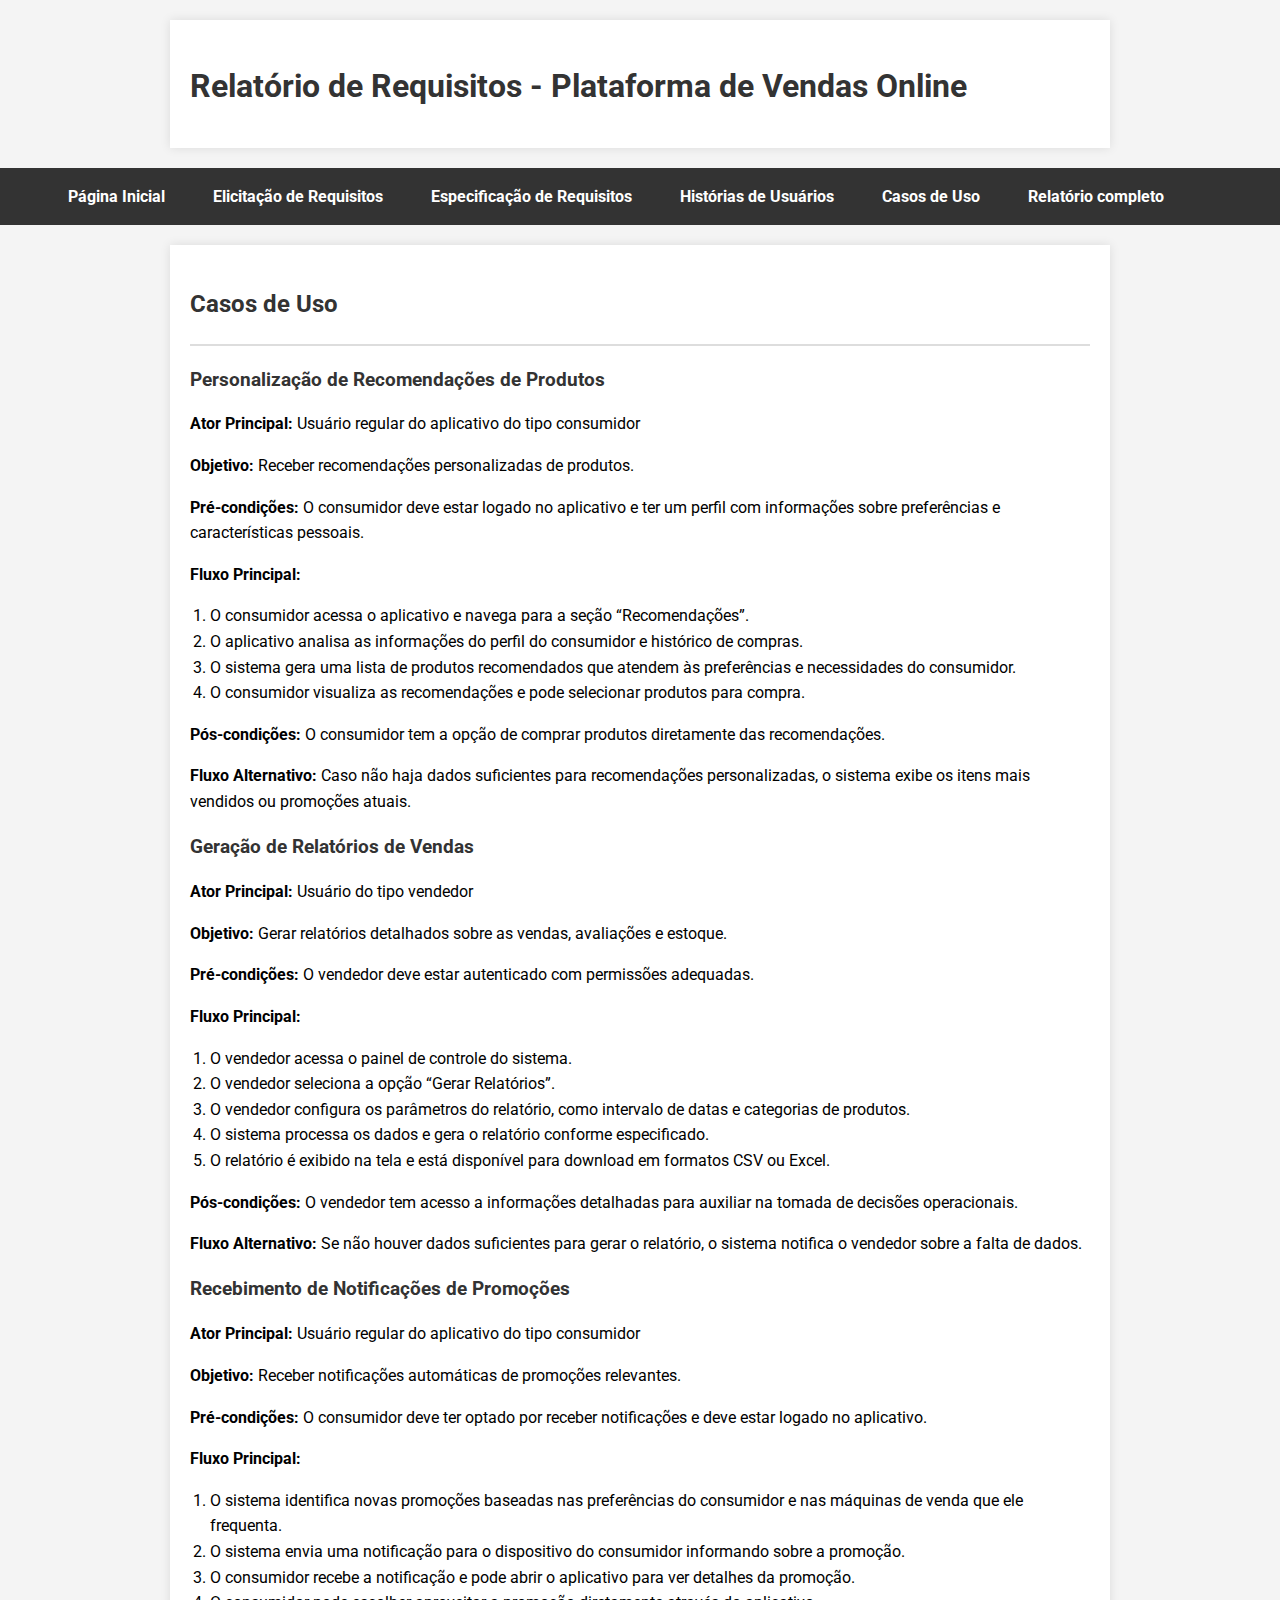
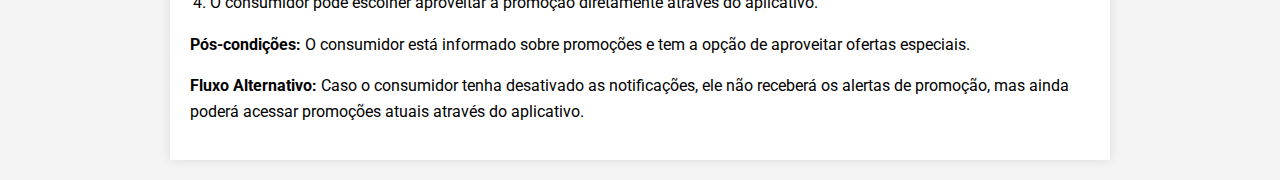
==== main page/casosdeuso.html @ db4ac619 "adicionar historias de usuario e casos de uso" ====
<!DOCTYPE html>
<html lang="pt-br">

<head>
    <meta charset="UTF-8">
    <meta name="viewport" content="width=device-width, initial-scale=1.0">
    <title>Relatório de Requisitos - Plataforma de Vendas Online</title>
    <link href="https://fonts.googleapis.com/css2?family=Roboto:wght@400;700&display=swap" rel="stylesheet">
    <link rel="stylesheet" href="css/styles.css">
</head>

<body>

    <div class="container">
        <h1>Relatório de Requisitos - Plataforma de Vendas Online</h1>
    </div>

    <nav>
        <ul>
            <li><a href="index.html">Página Inicial</a></li>
            <li><a href="elicitacao.html">Elicitação de Requisitos</a></li>
            <li><a href="especificacao.html">Especificação de Requisitos</a></li>
            <li><a href="historias.html">Histórias de Usuários</a></li>
            <li><a href="casosdeuso.html">Casos de Uso</a></li>
            <li><a href="pdf.html">Relatório completo</a></li>
        </ul>
    </nav>

    <div class="container">
        <div class="section-title">
            <h2>Casos de Uso</h2>
        </div>

        <div class="case-study">
            <h3>Personalização de Recomendações de Produtos</h3>
            <p><strong>Ator Principal:</strong> Usuário regular do aplicativo do tipo consumidor</p>
            <p><strong>Objetivo:</strong> Receber recomendações personalizadas de produtos.</p>
            <p><strong>Pré-condições:</strong> O consumidor deve estar logado no aplicativo e ter um perfil com informações sobre preferências e características pessoais.</p>
            <p><strong>Fluxo Principal:</strong></p>
            <ol>
                <li>O consumidor acessa o aplicativo e navega para a seção “Recomendações”.</li>
                <li>O aplicativo analisa as informações do perfil do consumidor e histórico de compras.</li>
                <li>O sistema gera uma lista de produtos recomendados que atendem às preferências e necessidades do consumidor.</li>
                <li>O consumidor visualiza as recomendações e pode selecionar produtos para compra.</li>
            </ol>
            <p><strong>Pós-condições:</strong> O consumidor tem a opção de comprar produtos diretamente das recomendações.</p>
            <p><strong>Fluxo Alternativo:</strong> Caso não haja dados suficientes para recomendações personalizadas, o sistema exibe os itens mais vendidos ou promoções atuais.</p>
        </div>

        <div class="case-study">
            <h3>Geração de Relatórios de Vendas</h3>
            <p><strong>Ator Principal:</strong> Usuário do tipo vendedor</p>
            <p><strong>Objetivo:</strong> Gerar relatórios detalhados sobre as vendas, avaliações e estoque.</p>
            <p><strong>Pré-condições:</strong> O vendedor deve estar autenticado com permissões adequadas.</p>
            <p><strong>Fluxo Principal:</strong></p>
            <ol>
                <li>O vendedor acessa o painel de controle do sistema.</li>
                <li>O vendedor seleciona a opção “Gerar Relatórios”.</li>
                <li>O vendedor configura os parâmetros do relatório, como intervalo de datas e categorias de produtos.</li>
                <li>O sistema processa os dados e gera o relatório conforme especificado.</li>
                <li>O relatório é exibido na tela e está disponível para download em formatos CSV ou Excel.</li>
            </ol>
            <p><strong>Pós-condições:</strong> O vendedor tem acesso a informações detalhadas para auxiliar na tomada de decisões operacionais.</p>
            <p><strong>Fluxo Alternativo:</strong> Se não houver dados suficientes para gerar o relatório, o sistema notifica o vendedor sobre a falta de dados.</p>
        </div>

        <div class="case-study">
            <h3>Recebimento de Notificações de Promoções</h3>
            <p><strong>Ator Principal:</strong> Usuário regular do aplicativo do tipo consumidor</p>
            <p><strong>Objetivo:</strong> Receber notificações automáticas de promoções relevantes.</p>
            <p><strong>Pré-condições:</strong> O consumidor deve ter optado por receber notificações e deve estar logado no aplicativo.</p>
            <p><strong>Fluxo Principal:</strong></p>
            <ol>
                <li>O sistema identifica novas promoções baseadas nas preferências do consumidor e nas máquinas de venda que ele frequenta.</li>
                <li>O sistema envia uma notificação para o dispositivo do consumidor informando sobre a promoção.</li>
                <li>O consumidor recebe a notificação e pode abrir o aplicativo para ver detalhes da promoção.</li>
                <li>O consumidor pode escolher aproveitar a promoção diretamente através do aplicativo.</li>
            </ol>
            <p><strong>Pós-condições:</strong> O consumidor está informado sobre promoções e tem a opção de aproveitar ofertas especiais.</p>
            <p><strong>Fluxo Alternativo:</strong> Caso o consumidor tenha desativado as notificações, ele não receberá os alertas de promoção, mas ainda poderá acessar promoções atuais através do aplicativo.</p>
        </div>

    </div>

</body>
</html>
---- main page/css/styles.css ----
body {
    font-family: 'Roboto', sans-serif;
    background-color: #f4f4f4;
    margin: 0;
    padding: 0;
    line-height: 1.6;
}

.container {
    max-width: 900px;
    margin: 20px auto;
    padding: 20px;
    background: #fff;
    box-shadow: 0 0 10px rgba(0, 0, 0, 0.1);
}

h1, h2, h3 {
    color: #333;
    margin-bottom: 15px;
}

p {
    margin-bottom: 15px;
}

ul, ol {
    margin-bottom: 15px;
    padding-left: 20px;
}

pre {
    background-color: #f9f9f9;
    border: 1px solid #ccc;
    padding: 10px;
    overflow-x: auto;
}

.code {
    font-family: monospace;
    background-color: #eee;
    padding: 2px 4px;
    border-radius: 3px;
}

.section-title {
    border-bottom: 2px solid #ddd;
    padding-bottom: 5px;
    margin-bottom: 20px;
}

.subsection-title {
    margin-top: 20px;
    color: #555;
}

.important {
    background-color: #ffffcc;
    border-left: 5px solid #ffeb3b;
    padding: 10px;
    margin-bottom: 20px;
}

nav {
    background-color: #333;
    padding: 1rem;
}

nav ul {
    list-style-type: none;
    margin: 0;
    padding: 0;
    display: flex;
    justify-content: center;
}

nav ul li {
    margin-right: 3rem;
}

nav ul li a {
    position: relative;
    color: white;
    text-decoration: none;
    font-weight: bold;
}

nav ul li a::after {
    content: '';
    position: absolute;
    left: 0;
    bottom: -5px;
    width: 100%;
    height: 2px;
    background: #FFFFFF; 
    transform: scaleX(0);
    transform-origin: bottom right;
    transition: transform 0.3s ease-out;
}

nav ul li a:hover::after {
    transform: scaleX(1);
    transform-origin: bottom left;
}

.content {
    padding: 2rem;
}
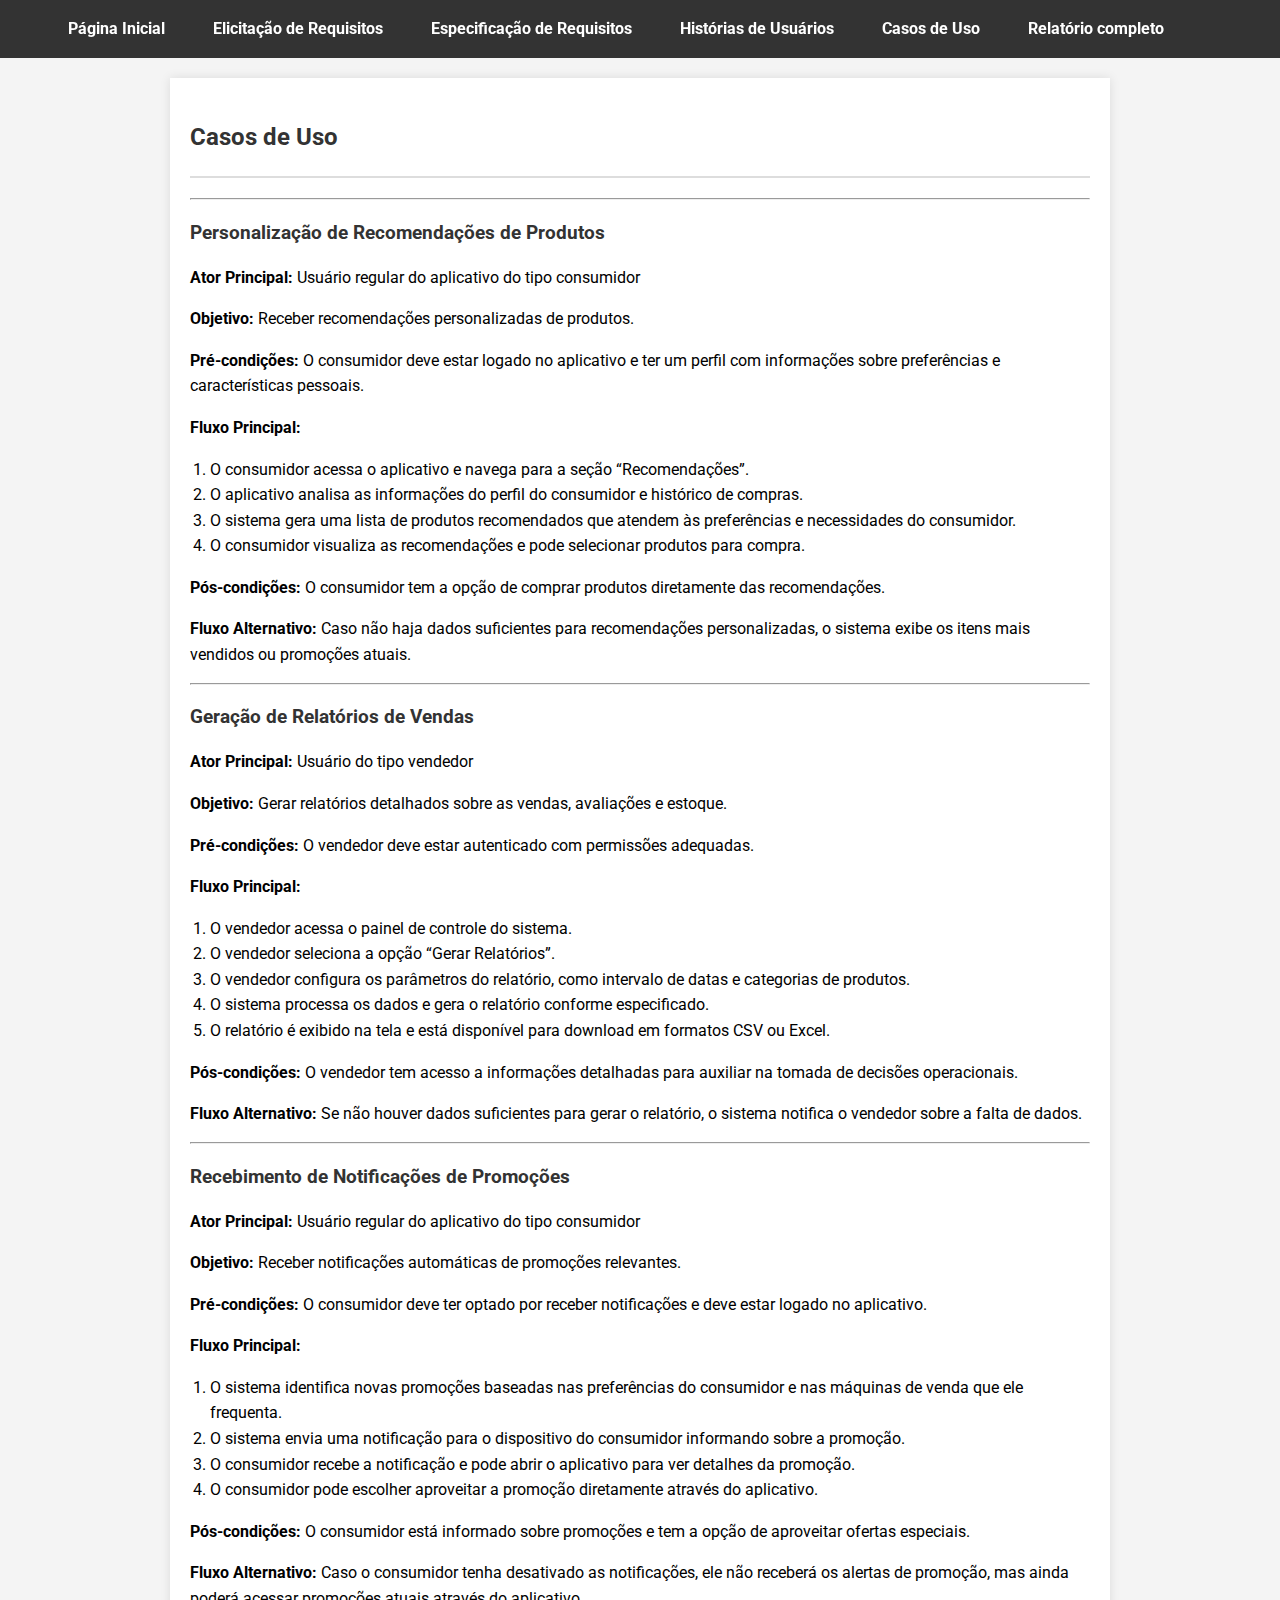
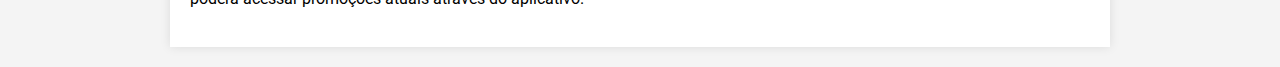
==== commit 80c53286: "Melhorar estética da pagina" ====
--- a/main page/casosdeuso.html
+++ b/main page/casosdeuso.html
@@ -4,15 +4,14 @@
 <head>
     <meta charset="UTF-8">
     <meta name="viewport" content="width=device-width, initial-scale=1.0">
-    <title>Relatório de Requisitos - Plataforma de Vendas Online</title>
+    <title>Casos de uso - Plataforma de Máquinas de Vendas</title>
     <link href="https://fonts.googleapis.com/css2?family=Roboto:wght@400;700&display=swap" rel="stylesheet">
     <link rel="stylesheet" href="css/styles.css">
 </head>
 
 <body>
 
-    <div class="container">
-        <h1>Relatório de Requisitos - Plataforma de Vendas Online</h1>
+    <div class="top-bar">
     </div>
 
     <nav>
@@ -30,7 +29,7 @@
         <div class="section-title">
             <h2>Casos de Uso</h2>
         </div>
-
+        <hr>
         <div class="case-study">
             <h3>Personalização de Recomendações de Produtos</h3>
             <p><strong>Ator Principal:</strong> Usuário regular do aplicativo do tipo consumidor</p>
@@ -46,6 +45,8 @@
             <p><strong>Pós-condições:</strong> O consumidor tem a opção de comprar produtos diretamente das recomendações.</p>
             <p><strong>Fluxo Alternativo:</strong> Caso não haja dados suficientes para recomendações personalizadas, o sistema exibe os itens mais vendidos ou promoções atuais.</p>
         </div>
+
+        <hr>
 
         <div class="case-study">
             <h3>Geração de Relatórios de Vendas</h3>
@@ -63,6 +64,8 @@
             <p><strong>Pós-condições:</strong> O vendedor tem acesso a informações detalhadas para auxiliar na tomada de decisões operacionais.</p>
             <p><strong>Fluxo Alternativo:</strong> Se não houver dados suficientes para gerar o relatório, o sistema notifica o vendedor sobre a falta de dados.</p>
         </div>
+        
+        <hr>
 
         <div class="case-study">
             <h3>Recebimento de Notificações de Promoções</h3>
--- a/main page/css/styles.css
+++ b/main page/css/styles.css
@@ -4,6 +4,15 @@
     margin: 0;
     padding: 0;
     line-height: 1.6;
+}
+
+.top-bar {
+    background-color: #333;
+    height: 50px; /* Defina a altura desejada */
+    width: 100%;
+    position: fixed;
+    top: 0;
+    left: 0;
 }
 
 .container {
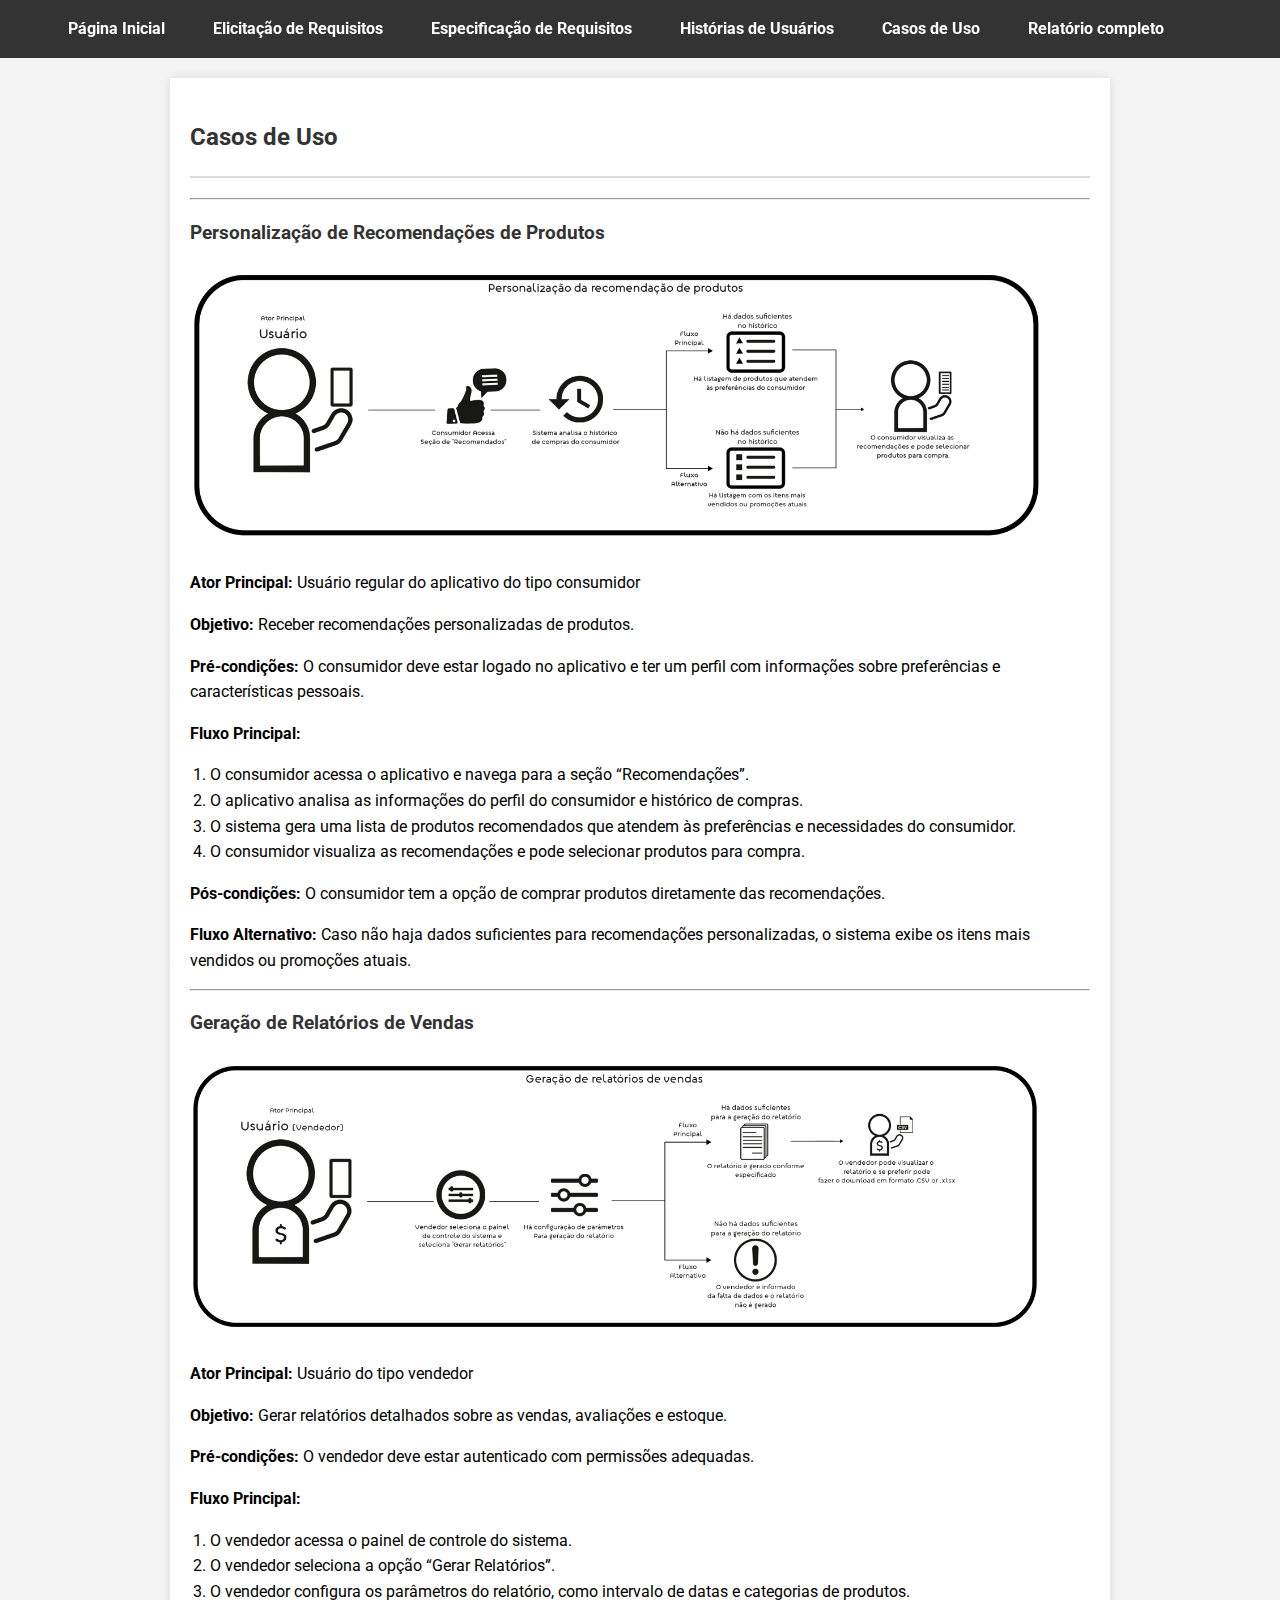
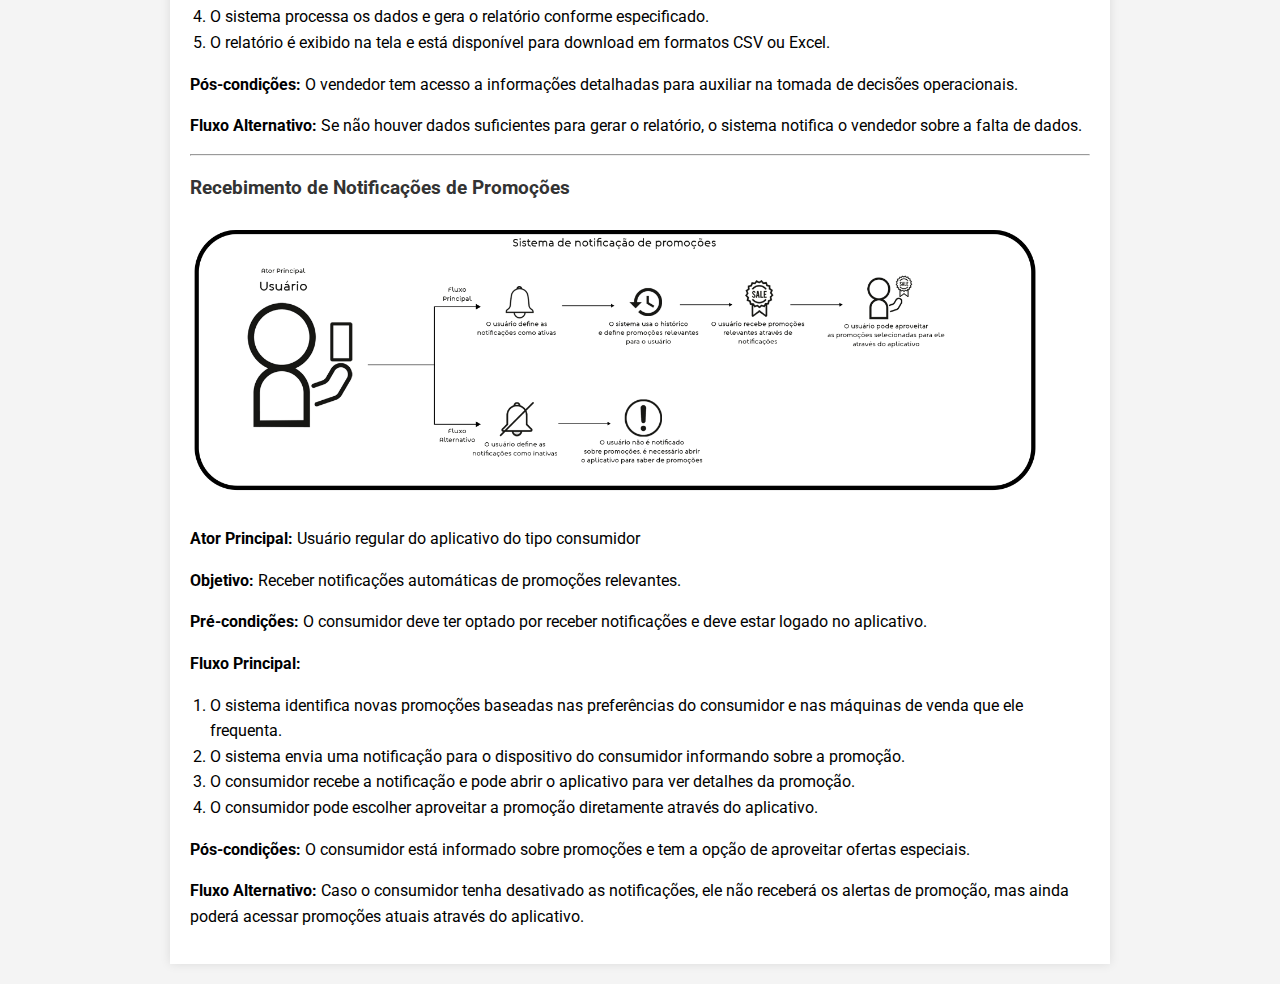
==== commit 96aab8b4: "finalizar e dar brench" ====
--- a/main page/casosdeuso.html
+++ b/main page/casosdeuso.html
@@ -32,6 +32,7 @@
         <hr>
         <div class="case-study">
             <h3>Personalização de Recomendações de Produtos</h3>
+            <img src="img/Fluxograma1_recomendacoes.png" width="850px">
             <p><strong>Ator Principal:</strong> Usuário regular do aplicativo do tipo consumidor</p>
             <p><strong>Objetivo:</strong> Receber recomendações personalizadas de produtos.</p>
             <p><strong>Pré-condições:</strong> O consumidor deve estar logado no aplicativo e ter um perfil com informações sobre preferências e características pessoais.</p>
@@ -50,6 +51,7 @@
 
         <div class="case-study">
             <h3>Geração de Relatórios de Vendas</h3>
+            <img src="img/Fluxograma2_relatorio.png" width="850px">
             <p><strong>Ator Principal:</strong> Usuário do tipo vendedor</p>
             <p><strong>Objetivo:</strong> Gerar relatórios detalhados sobre as vendas, avaliações e estoque.</p>
             <p><strong>Pré-condições:</strong> O vendedor deve estar autenticado com permissões adequadas.</p>
@@ -69,6 +71,7 @@
 
         <div class="case-study">
             <h3>Recebimento de Notificações de Promoções</h3>
+            <img src="img/Fluxograma3_notificacoes.png" width="850px">
             <p><strong>Ator Principal:</strong> Usuário regular do aplicativo do tipo consumidor</p>
             <p><strong>Objetivo:</strong> Receber notificações automáticas de promoções relevantes.</p>
             <p><strong>Pré-condições:</strong> O consumidor deve ter optado por receber notificações e deve estar logado no aplicativo.</p>
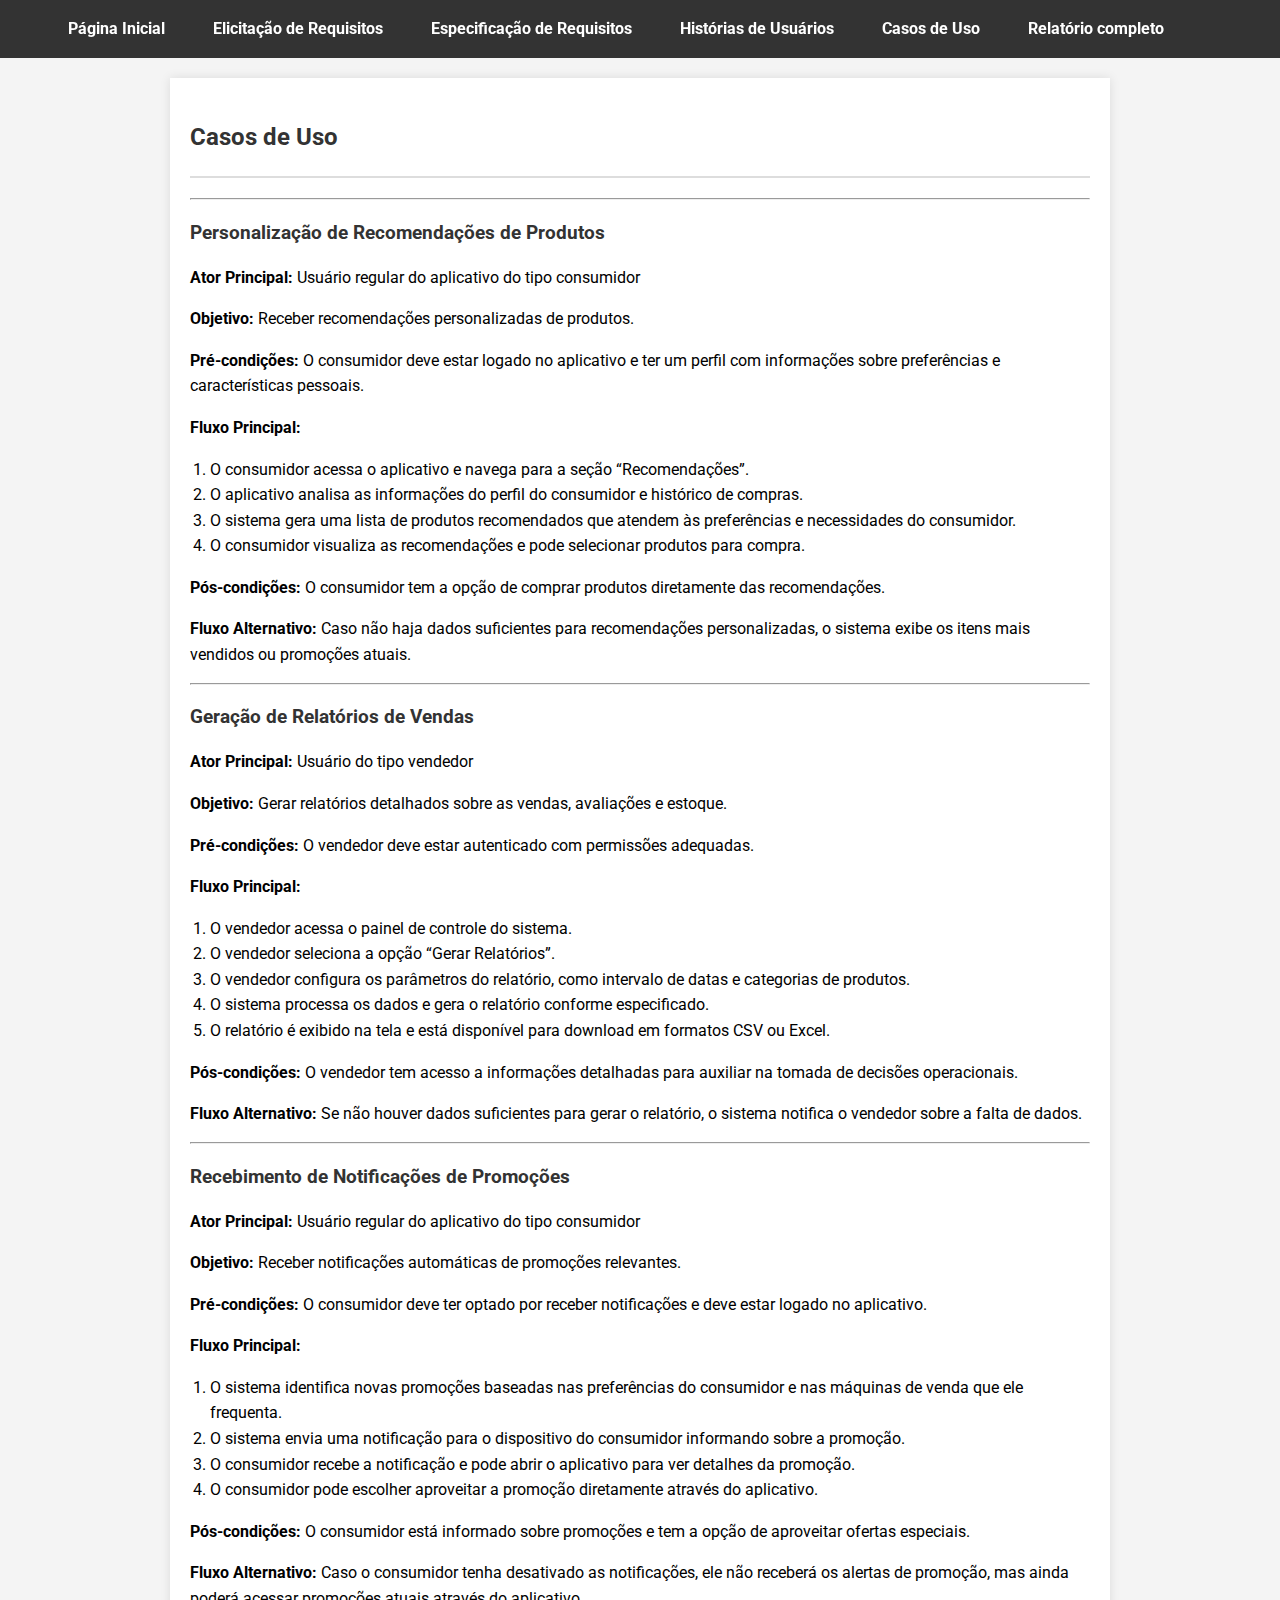
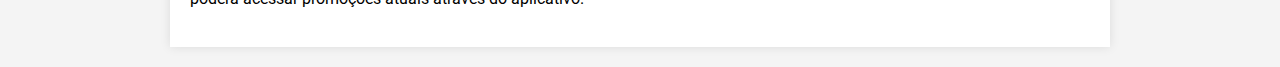
==== commit fdd08f6a: "Merge pull request #1 from TFrankeM/new_page" ====
--- a/main page/casosdeuso.html
+++ b/main page/casosdeuso.html
@@ -32,7 +32,6 @@
         <hr>
         <div class="case-study">
             <h3>Personalização de Recomendações de Produtos</h3>
-            <img src="img/Fluxograma1_recomendacoes.png" width="850px">
             <p><strong>Ator Principal:</strong> Usuário regular do aplicativo do tipo consumidor</p>
             <p><strong>Objetivo:</strong> Receber recomendações personalizadas de produtos.</p>
             <p><strong>Pré-condições:</strong> O consumidor deve estar logado no aplicativo e ter um perfil com informações sobre preferências e características pessoais.</p>
@@ -51,7 +50,6 @@
 
         <div class="case-study">
             <h3>Geração de Relatórios de Vendas</h3>
-            <img src="img/Fluxograma2_relatorio.png" width="850px">
             <p><strong>Ator Principal:</strong> Usuário do tipo vendedor</p>
             <p><strong>Objetivo:</strong> Gerar relatórios detalhados sobre as vendas, avaliações e estoque.</p>
             <p><strong>Pré-condições:</strong> O vendedor deve estar autenticado com permissões adequadas.</p>
@@ -71,7 +69,6 @@
 
         <div class="case-study">
             <h3>Recebimento de Notificações de Promoções</h3>
-            <img src="img/Fluxograma3_notificacoes.png" width="850px">
             <p><strong>Ator Principal:</strong> Usuário regular do aplicativo do tipo consumidor</p>
             <p><strong>Objetivo:</strong> Receber notificações automáticas de promoções relevantes.</p>
             <p><strong>Pré-condições:</strong> O consumidor deve ter optado por receber notificações e deve estar logado no aplicativo.</p>
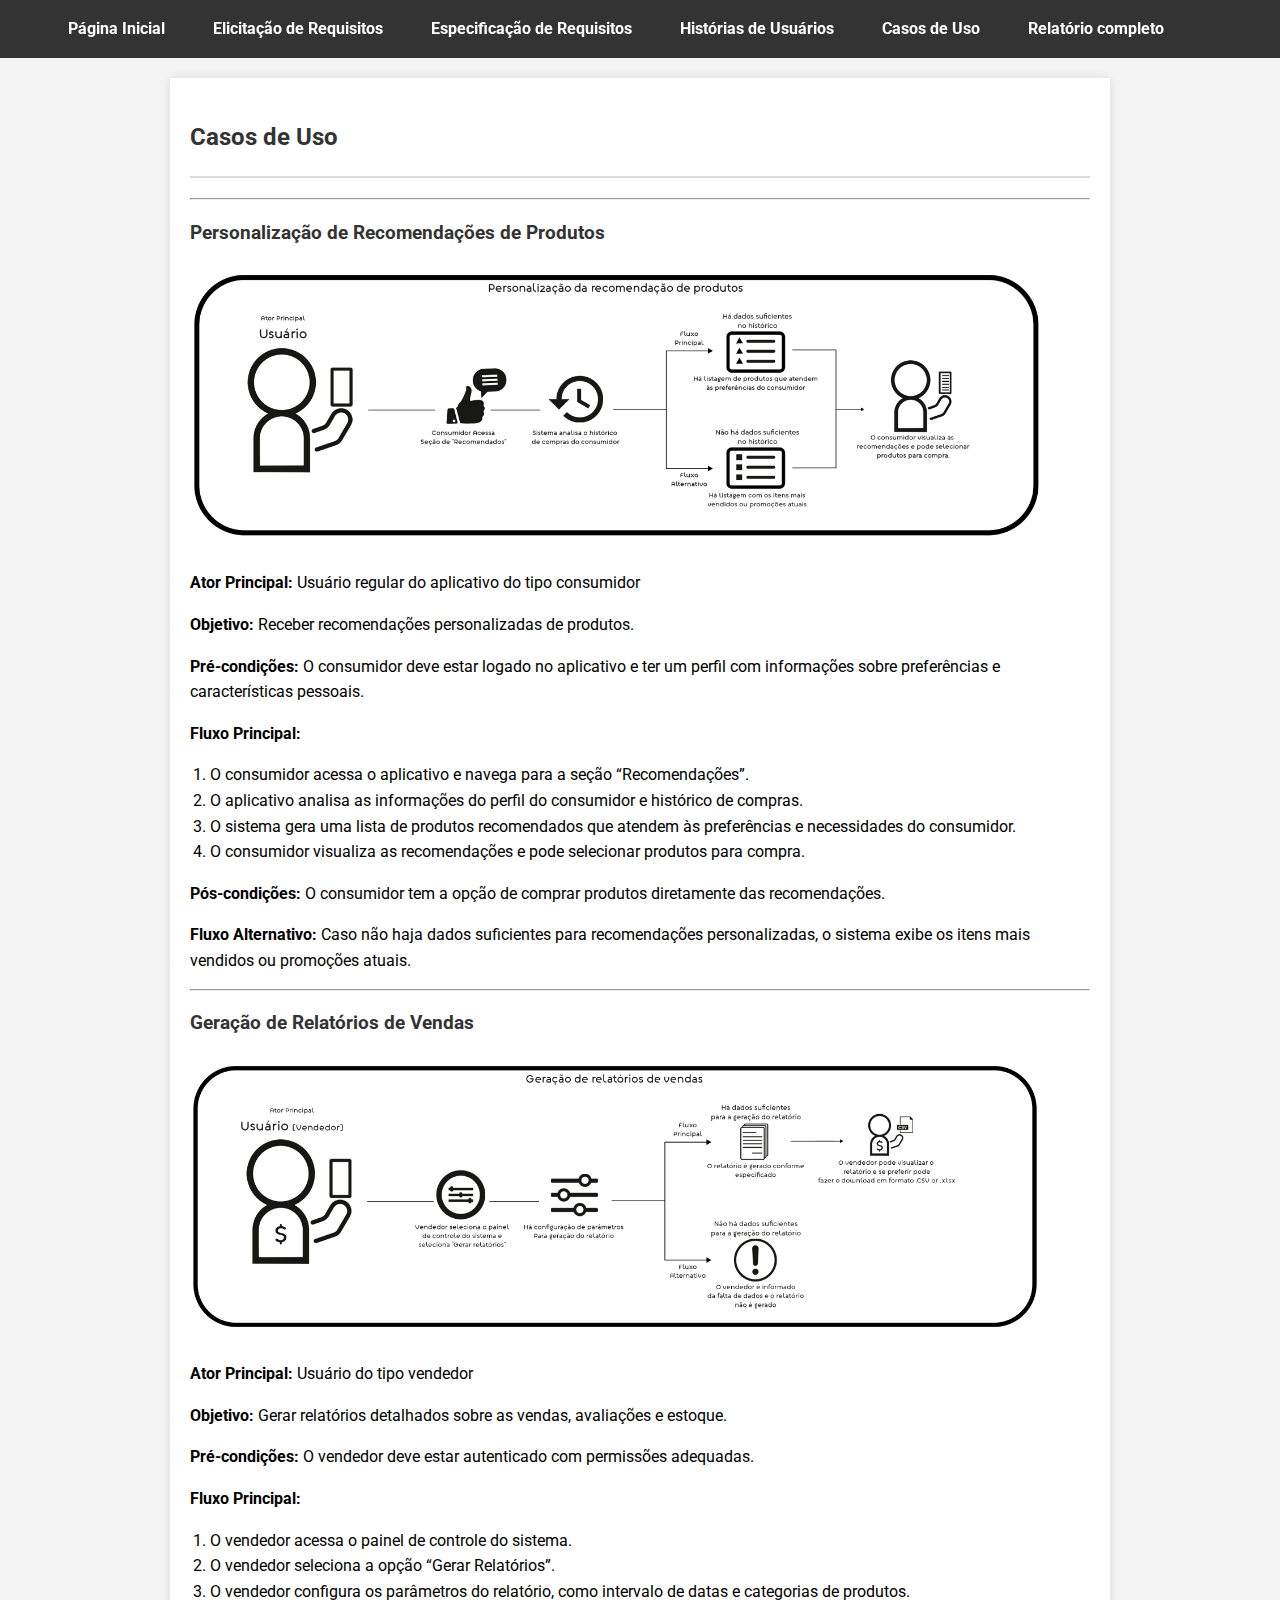
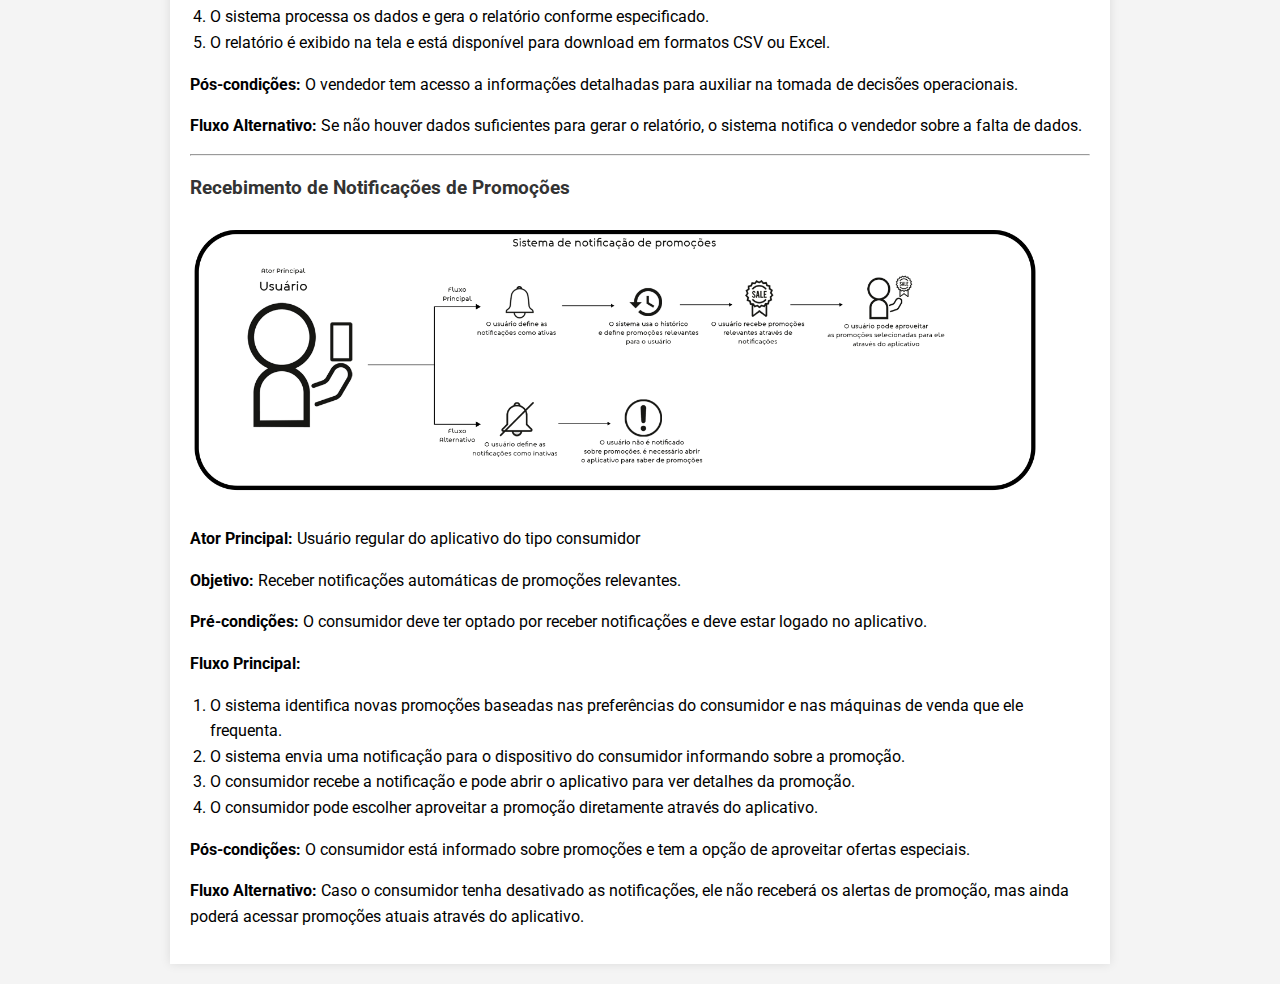
==== commit a59d8274: "Merge pull request #2 from TFrankeM/new_page" ====
--- a/main page/casosdeuso.html
+++ b/main page/casosdeuso.html
@@ -32,6 +32,7 @@
         <hr>
         <div class="case-study">
             <h3>Personalização de Recomendações de Produtos</h3>
+            <img src="img/Fluxograma1_recomendacoes.png" width="850px">
             <p><strong>Ator Principal:</strong> Usuário regular do aplicativo do tipo consumidor</p>
             <p><strong>Objetivo:</strong> Receber recomendações personalizadas de produtos.</p>
             <p><strong>Pré-condições:</strong> O consumidor deve estar logado no aplicativo e ter um perfil com informações sobre preferências e características pessoais.</p>
@@ -50,6 +51,7 @@
 
         <div class="case-study">
             <h3>Geração de Relatórios de Vendas</h3>
+            <img src="img/Fluxograma2_relatorio.png" width="850px">
             <p><strong>Ator Principal:</strong> Usuário do tipo vendedor</p>
             <p><strong>Objetivo:</strong> Gerar relatórios detalhados sobre as vendas, avaliações e estoque.</p>
             <p><strong>Pré-condições:</strong> O vendedor deve estar autenticado com permissões adequadas.</p>
@@ -69,6 +71,7 @@
 
         <div class="case-study">
             <h3>Recebimento de Notificações de Promoções</h3>
+            <img src="img/Fluxograma3_notificacoes.png" width="850px">
             <p><strong>Ator Principal:</strong> Usuário regular do aplicativo do tipo consumidor</p>
             <p><strong>Objetivo:</strong> Receber notificações automáticas de promoções relevantes.</p>
             <p><strong>Pré-condições:</strong> O consumidor deve ter optado por receber notificações e deve estar logado no aplicativo.</p>
